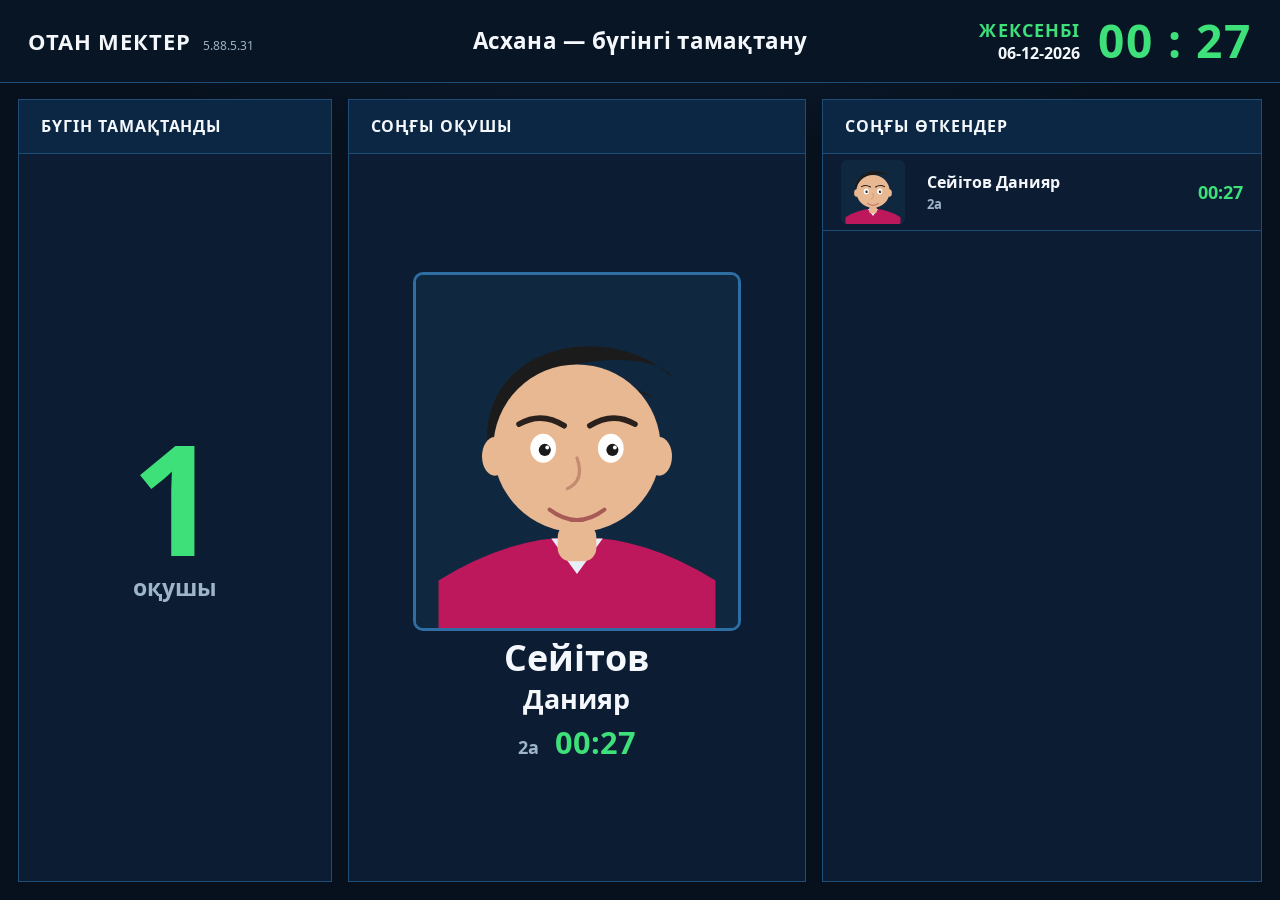
==== canteen.html @ 482e8e43 "Add hall and canteen TV dashboards. The hall board recreates the current lesson grid and rotates thr" ====
<!DOCTYPE html>
<html lang="kk">
<head>
  <meta charset="UTF-8">
  <meta name="viewport" content="width=device-width, initial-scale=1.0">
  <title>Асхана — ОТАН МЕКТЕР</title>
  <link rel="stylesheet" href="css/dashboard.css">
</head>
<body>
  <div class="screen">
    <header class="topbar">
      <div class="brand">
        <span class="brand-name">ОТАН МЕКТЕР</span>
        <span class="brand-ver">5.88.5.31</span>
      </div>
      <h1 class="title">Асхана — бүгінгі тамақтану</h1>
      <div class="now">
        <div class="now-meta">
          <div id="day-name" class="day-name"></div>
          <div id="date" class="date"></div>
        </div>
        <div id="clock" class="clock">00 : 00</div>
      </div>
    </header>
    <main class="canteen">
      <section class="panel count-panel">
        <h2 class="panel-label">Бүгін тамақтанды</h2>
        <div class="count-body">
          <p id="meal-count" class="count-value">0</p>
          <p class="count-unit">оқушы</p>
        </div>
      </section>
      <section class="panel last-panel">
        <h2 class="panel-label">Соңғы оқушы</h2>
        <div id="last-pupil" class="last-body"></div>
      </section>
      <section class="panel feed-panel">
        <h2 class="panel-label">Соңғы өткендер</h2>
        <div id="pass-list" class="pass-list"></div>
      </section>
    </main>
  </div>
  <script src="data/students.js"></script>
  <script src="js/clock.js"></script>
  <script src="js/canteen.js"></script>
</body>
</html>
---- css/dashboard.css ----
@font-face {
  font-family: "Noto Sans";
  src: url("../assets/fonts/NotoSans-Regular.ttf") format("truetype");
  font-weight: 400;
  font-style: normal;
  font-display: swap;
}

@font-face {
  font-family: "Noto Sans";
  src: url("../assets/fonts/NotoSans-Bold.ttf") format("truetype");
  font-weight: 700;
  font-style: normal;
  font-display: swap;
}

:root {
  --bg: #07111e;
  --header: #081525;
  --panel: #0b1c33;
  --cell: #0c2038;
  --today: #16456f;
  --line: #1e4e78;
  --line-strong: #2f6ea3;
  --green: #3ee07a;
  --text: #f4f8fc;
  --muted: #9eb4c9;
  --yellow: #f2c400;
  --ink: #1a1406;
}

* { box-sizing: border-box; }

html, body {
  margin: 0;
  height: 100%;
  background: var(--bg);
  color: var(--text);
  font-family: "Noto Sans", "Liberation Sans", sans-serif;
  overflow: hidden;
  user-select: none;
}

p { margin: 0; }

.screen {
  height: 100%;
  display: flex;
  flex-direction: column;
  background:
    radial-gradient(1200px 400px at 50% -10%, rgba(46, 120, 190, 0.18), transparent 60%),
    var(--bg);
}

.topbar {
  flex: 0 0 9.2vh;
  min-height: 78px;
  display: grid;
  grid-template-columns: minmax(220px, 1fr) minmax(0, 1.6fr) minmax(280px, 1fr);
  align-items: center;
  gap: 18px;
  padding: 0 28px;
  background: var(--header);
  border-bottom: 1px solid var(--line);
}

.brand {
  display: flex;
  align-items: baseline;
  gap: 12px;
  min-width: 0;
}

.brand-name {
  font-size: clamp(22px, 1.7vw, 34px);
  font-weight: 700;
  letter-spacing: 0.04em;
  white-space: nowrap;
}

.brand-ver {
  font-size: clamp(12px, 0.85vw, 16px);
  color: var(--muted);
  white-space: nowrap;
}

.title {
  margin: 0;
  text-align: center;
  font-size: clamp(22px, 1.75vw, 36px);
  font-weight: 700;
  letter-spacing: 0.01em;
  white-space: nowrap;
}

.now {
  display: flex;
  justify-content: flex-end;
  align-items: center;
  gap: 18px;
}

.now-meta { text-align: right; }

.day-name {
  color: var(--green);
  font-size: clamp(18px, 1.35vw, 28px);
  font-weight: 700;
  letter-spacing: 0.06em;
}

.date {
  font-size: clamp(16px, 1.1vw, 22px);
  font-weight: 700;
}

.clock {
  color: var(--green);
  font-size: clamp(42px, 3.6vw, 76px);
  font-weight: 700;
  letter-spacing: 0.04em;
  line-height: 0.9;
  font-variant-numeric: tabular-nums;
}

.board {
  flex: 1;
  min-height: 0;
  display: flex;
  flex-direction: column;
  padding: 8px 12px 6px;
  transition: opacity 0.32s ease;
}

.board.is-fading { opacity: 0; }

.sched-head,
.class-block {
  display: grid;
  grid-template-columns: 9.2vw 3.4vw repeat(5, minmax(0, 1fr));
}

.sched-head { flex: 0 0 3.6vh; min-height: 30px; }

.sched-body {
  flex: 1;
  min-height: 0;
  display: flex;
  flex-direction: column;
}

.class-block {
  flex: 1;
  min-height: 0;
  grid-template-rows: repeat(8, minmax(0, 1fr));
}

.class-block + .class-block { box-shadow: inset 0 3px 0 #12385c; }

.h, .num, .cell, .class-label {
  border: 1px solid var(--line);
  min-width: 0;
  min-height: 0;
}

.h {
  display: flex;
  align-items: center;
  justify-content: center;
  background: #0c2744;
  font-size: clamp(13px, 0.95vw, 20px);
  font-weight: 700;
  letter-spacing: 0.04em;
}

.h.is-today,
.cell.is-today,
.num.is-today { background: var(--today); }

.h.is-today { color: var(--green); }

.class-label {
  grid-row: 1 / span 8;
  grid-column: 1;
  display: flex;
  flex-direction: column;
  align-items: center;
  justify-content: center;
  gap: 0.4vh;
  background: #081626;
}

.class-title {
  font-size: clamp(28px, 2.3vw, 48px);
  font-weight: 700;
  line-height: 1;
}

.class-shift {
  font-size: clamp(13px, 0.95vw, 20px);
  font-weight: 700;
}

.num {
  display: flex;
  align-items: center;
  justify-content: center;
  background: #0a1a2e;
  font-size: clamp(13px, 0.9vw, 18px);
  font-weight: 700;
}

.cell {
  display: flex;
  align-items: center;
  justify-content: space-between;
  gap: 8px;
  padding: 0 0.7vw;
  background: var(--cell);
}

.subj {
  color: var(--green);
  font-size: clamp(12px, 0.86vw, 17px);
  font-weight: 700;
  line-height: 1.15;
  overflow: hidden;
  display: -webkit-box;
  -webkit-line-clamp: 2;
  -webkit-box-orient: vertical;
}

.room {
  color: #e9fff3;
  font-size: clamp(12px, 0.86vw, 17px);
  font-weight: 700;
  flex: 0 0 auto;
  font-variant-numeric: tabular-nums;
}

.proverb {
  flex: 0 0 7.4vh;
  min-height: 64px;
  display: flex;
  align-items: center;
  gap: 18px;
  padding: 0 28px;
  background: var(--yellow);
  color: var(--ink);
  font-size: clamp(18px, 1.45vw, 30px);
  font-weight: 700;
}

.proverb-label { white-space: nowrap; }

.proverb-text {
  min-width: 0;
  overflow: hidden;
  text-overflow: ellipsis;
  white-space: nowrap;
}

.canteen {
  flex: 1;
  min-height: 0;
  display: grid;
  grid-template-columns: 0.82fr 1.2fr 1.15fr;
  gap: 16px;
  padding: 16px 18px 18px;
}

.panel {
  min-height: 0;
  display: flex;
  flex-direction: column;
  background: var(--panel);
  border: 1px solid var(--line);
}

.panel-label {
  flex: 0 0 54px;
  margin: 0;
  display: flex;
  align-items: center;
  padding: 0 22px;
  background: #0c2744;
  border-bottom: 1px solid var(--line);
  font-size: clamp(16px, 1.15vw, 24px);
  font-weight: 700;
  letter-spacing: 0.06em;
  text-transform: uppercase;
}

.count-body, .last-body {
  flex: 1;
  min-height: 0;
  display: flex;
  flex-direction: column;
  align-items: center;
  justify-content: center;
  gap: 8px;
  padding: 18px;
}

.count-value {
  color: var(--green);
  font-size: clamp(96px, 12vw, 220px);
  font-weight: 700;
  line-height: 0.85;
  font-variant-numeric: tabular-nums;
}

.count-value.is-bump { animation: bump 0.45s ease; }

.count-unit {
  font-size: clamp(22px, 1.8vw, 36px);
  font-weight: 700;
  color: var(--muted);
}

.last-photo {
  width: min(420px, 78%);
  max-height: 52%;
  aspect-ratio: 5 / 6;
  object-fit: cover;
  border-radius: 10px;
  border: 3px solid var(--line-strong);
  background: #10283f;
}

.last-surname {
  font-size: clamp(32px, 2.8vw, 58px);
  font-weight: 700;
  line-height: 1.05;
  text-align: center;
}

.last-name {
  font-size: clamp(26px, 2.1vw, 44px);
  font-weight: 700;
  line-height: 1.05;
  text-align: center;
}

.last-meta {
  display: flex;
  align-items: baseline;
  gap: 16px;
}

.last-grade {
  font-size: clamp(18px, 1.3vw, 28px);
  color: var(--muted);
  font-weight: 700;
}

.last-time {
  color: var(--green);
  font-size: clamp(28px, 2.4vw, 48px);
  font-weight: 700;
  font-variant-numeric: tabular-nums;
}

.last-empty, .list-empty {
  color: var(--muted);
  font-size: clamp(20px, 1.5vw, 30px);
  font-weight: 700;
  text-align: center;
}

.pass-list {
  flex: 1;
  min-height: 0;
  overflow: hidden;
}

.pass {
  display: grid;
  grid-template-columns: 72px minmax(0, 1fr) auto;
  gap: 14px;
  align-items: center;
  height: 8.6vh;
  min-height: 72px;
  padding: 0 18px;
  border-bottom: 1px solid var(--line);
}

.pass.is-new { animation: flash 1.3s ease; }

.pass img {
  width: 64px;
  height: 64px;
  object-fit: cover;
  border-radius: 6px;
  background: #10283f;
}

.pass-name {
  font-size: clamp(16px, 1.25vw, 26px);
  font-weight: 700;
  white-space: nowrap;
  overflow: hidden;
  text-overflow: ellipsis;
}

.pass-grade {
  margin-top: 2px;
  color: var(--muted);
  font-size: clamp(13px, 0.9vw, 18px);
  font-weight: 700;
}

.pass-time {
  color: var(--green);
  font-size: clamp(18px, 1.4vw, 30px);
  font-weight: 700;
  font-variant-numeric: tabular-nums;
}

@keyframes flash {
  from { background: rgba(62, 224, 122, 0.28); }
  to { background: transparent; }
}

@keyframes bump {
  0% { transform: scale(1); }
  40% { transform: scale(1.06); }
  100% { transform: scale(1); }
}
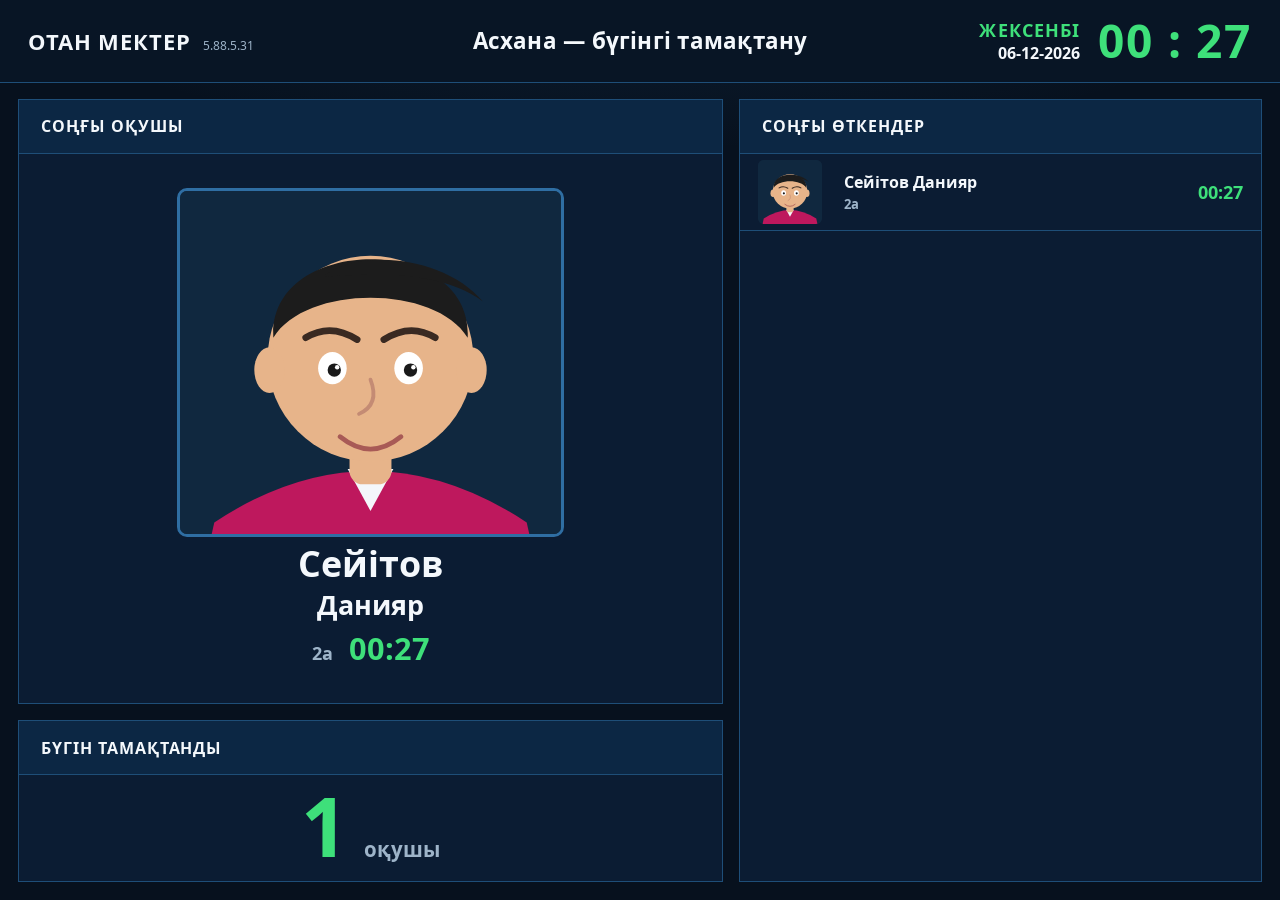
==== commit 5b66f062: "Move today's meal count under the last pupil card. The canteen board is now two columns: the latest " ====
--- a/canteen.html
+++ b/canteen.html
@@ -23,17 +23,19 @@
       </div>
     </header>
     <main class="canteen">
-      <section class="panel count-panel">
-        <h2 class="panel-label">Бүгін тамақтанды</h2>
-        <div class="count-body">
-          <p id="meal-count" class="count-value">0</p>
-          <p class="count-unit">оқушы</p>
-        </div>
-      </section>
-      <section class="panel last-panel">
-        <h2 class="panel-label">Соңғы оқушы</h2>
-        <div id="last-pupil" class="last-body"></div>
-      </section>
+      <div class="canteen-main">
+        <section class="panel last-panel">
+          <h2 class="panel-label">Соңғы оқушы</h2>
+          <div id="last-pupil" class="last-body"></div>
+        </section>
+        <section class="panel count-panel">
+          <h2 class="panel-label">Бүгін тамақтанды</h2>
+          <div class="count-body">
+            <p id="meal-count" class="count-value">0</p>
+            <p class="count-unit">оқушы</p>
+          </div>
+        </section>
+      </div>
       <section class="panel feed-panel">
         <h2 class="panel-label">Соңғы өткендер</h2>
         <div id="pass-list" class="pass-list"></div>
--- a/css/dashboard.css
+++ b/css/dashboard.css
@@ -19,7 +19,7 @@
   --header: #081525;
   --panel: #0b1c33;
   --cell: #0c2038;
-  --today: #16456f;
+  --today: #1d6798;
   --line: #1e4e78;
   --line-strong: #2f6ea3;
   --green: #3ee07a;
@@ -264,9 +264,16 @@
   flex: 1;
   min-height: 0;
   display: grid;
-  grid-template-columns: 0.82fr 1.2fr 1.15fr;
+  grid-template-columns: 1.35fr 1fr;
   gap: 16px;
   padding: 16px 18px 18px;
+}
+
+.canteen-main {
+  min-height: 0;
+  display: grid;
+  grid-template-rows: minmax(0, 1fr) auto;
+  gap: 16px;
 }
 
 .panel {
@@ -291,7 +298,7 @@
   text-transform: uppercase;
 }
 
-.count-body, .last-body {
+.last-body {
   flex: 1;
   min-height: 0;
   display: flex;
@@ -302,25 +309,38 @@
   padding: 18px;
 }
 
+.count-panel {
+  flex: 0 0 auto;
+}
+
+.count-body {
+  display: flex;
+  flex-direction: row;
+  align-items: baseline;
+  justify-content: center;
+  gap: 16px;
+  padding: 14px 18px 18px;
+}
+
 .count-value {
   color: var(--green);
-  font-size: clamp(96px, 12vw, 220px);
-  font-weight: 700;
-  line-height: 0.85;
+  font-size: clamp(56px, 6.4vw, 110px);
+  font-weight: 700;
+  line-height: 0.9;
   font-variant-numeric: tabular-nums;
 }
 
 .count-value.is-bump { animation: bump 0.45s ease; }
 
 .count-unit {
-  font-size: clamp(22px, 1.8vw, 36px);
+  font-size: clamp(20px, 1.6vw, 32px);
   font-weight: 700;
   color: var(--muted);
 }
 
 .last-photo {
-  width: min(420px, 78%);
-  max-height: 52%;
+  width: min(520px, 58%);
+  max-height: 68%;
   aspect-ratio: 5 / 6;
   object-fit: cover;
   border-radius: 10px;
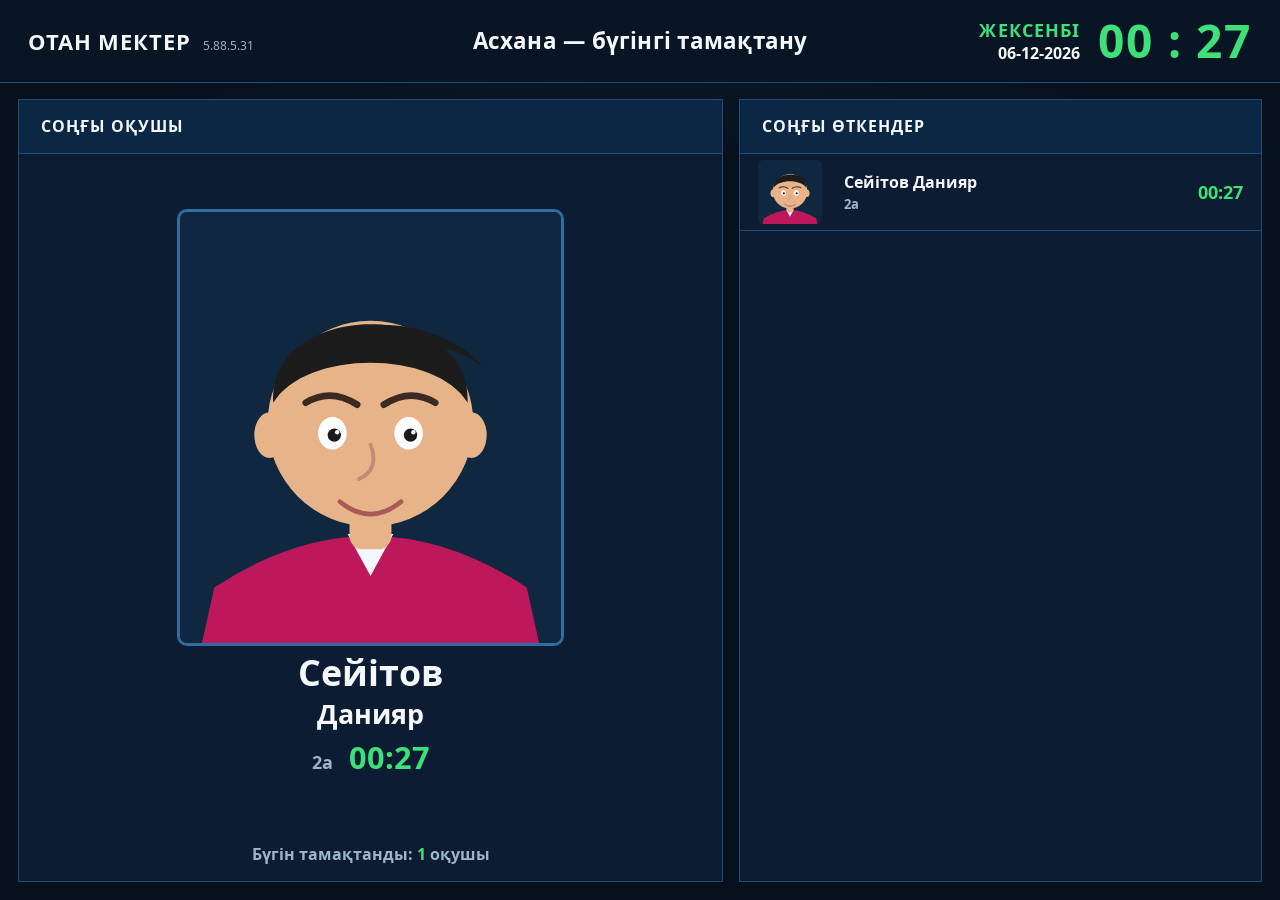
==== commit b7ec8dc3: "Replace the meal-count card with a small footnote. The canteen now keeps two panels: the last pupil " ====
--- a/canteen.html
+++ b/canteen.html
@@ -23,19 +23,11 @@
       </div>
     </header>
     <main class="canteen">
-      <div class="canteen-main">
-        <section class="panel last-panel">
-          <h2 class="panel-label">Соңғы оқушы</h2>
-          <div id="last-pupil" class="last-body"></div>
-        </section>
-        <section class="panel count-panel">
-          <h2 class="panel-label">Бүгін тамақтанды</h2>
-          <div class="count-body">
-            <p id="meal-count" class="count-value">0</p>
-            <p class="count-unit">оқушы</p>
-          </div>
-        </section>
-      </div>
+      <section class="panel last-panel">
+        <h2 class="panel-label">Соңғы оқушы</h2>
+        <div id="last-pupil" class="last-body"></div>
+        <p class="meal-footnote">Бүгін тамақтанды: <span id="meal-count">0</span> оқушы</p>
+      </section>
       <section class="panel feed-panel">
         <h2 class="panel-label">Соңғы өткендер</h2>
         <div id="pass-list" class="pass-list"></div>
--- a/css/dashboard.css
+++ b/css/dashboard.css
@@ -269,13 +269,6 @@
   padding: 16px 18px 18px;
 }
 
-.canteen-main {
-  min-height: 0;
-  display: grid;
-  grid-template-rows: minmax(0, 1fr) auto;
-  gap: 16px;
-}
-
 .panel {
   min-height: 0;
   display: flex;
@@ -309,34 +302,22 @@
   padding: 18px;
 }
 
-.count-panel {
+.meal-footnote {
   flex: 0 0 auto;
-}
-
-.count-body {
-  display: flex;
-  flex-direction: row;
-  align-items: baseline;
-  justify-content: center;
-  gap: 16px;
-  padding: 14px 18px 18px;
-}
-
-.count-value {
-  color: var(--green);
-  font-size: clamp(56px, 6.4vw, 110px);
-  font-weight: 700;
-  line-height: 0.9;
+  margin: 0;
+  padding: 10px 18px 16px;
+  text-align: center;
+  color: var(--muted);
+  font-size: clamp(16px, 1.15vw, 22px);
+  font-weight: 700;
+}
+
+.meal-footnote #meal-count {
+  color: var(--green);
   font-variant-numeric: tabular-nums;
 }
 
-.count-value.is-bump { animation: bump 0.45s ease; }
-
-.count-unit {
-  font-size: clamp(20px, 1.6vw, 32px);
-  font-weight: 700;
-  color: var(--muted);
-}
+.meal-footnote #meal-count.is-bump { animation: bump 0.45s ease; }
 
 .last-photo {
   width: min(520px, 58%);
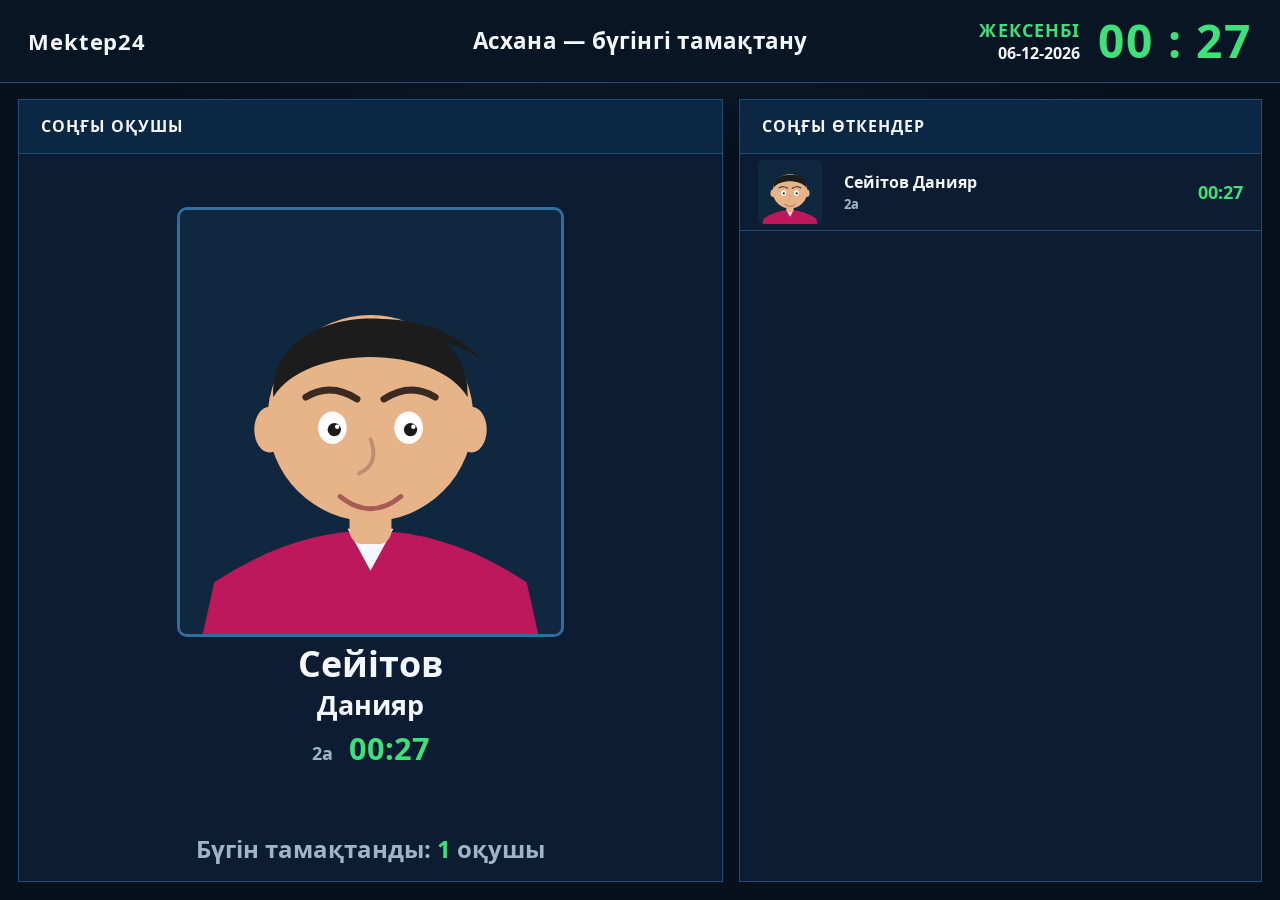
==== commit 644846ba: "Fix inconsistencies in branding and font sizes" ====
--- a/canteen.html
+++ b/canteen.html
@@ -3,15 +3,14 @@
 <head>
   <meta charset="UTF-8">
   <meta name="viewport" content="width=device-width, initial-scale=1.0">
-  <title>Асхана — ОТАН МЕКТЕР</title>
+  <title>Асхана — Mektep24</title>
   <link rel="stylesheet" href="css/dashboard.css">
 </head>
 <body>
   <div class="screen">
     <header class="topbar">
       <div class="brand">
-        <span class="brand-name">ОТАН МЕКТЕР</span>
-        <span class="brand-ver">5.88.5.31</span>
+        <span class="brand-name">Mektep24</span>
       </div>
       <h1 class="title">Асхана — бүгінгі тамақтану</h1>
       <div class="now">
--- a/css/dashboard.css
+++ b/css/dashboard.css
@@ -78,12 +78,6 @@
   white-space: nowrap;
 }
 
-.brand-ver {
-  font-size: clamp(12px, 0.85vw, 16px);
-  color: var(--muted);
-  white-space: nowrap;
-}
-
 .title {
   margin: 0;
   text-align: center;
@@ -308,7 +302,7 @@
   padding: 10px 18px 16px;
   text-align: center;
   color: var(--muted);
-  font-size: clamp(16px, 1.15vw, 22px);
+  font-size: clamp(24px, 1.15vw, 22px);
   font-weight: 700;
 }
 
